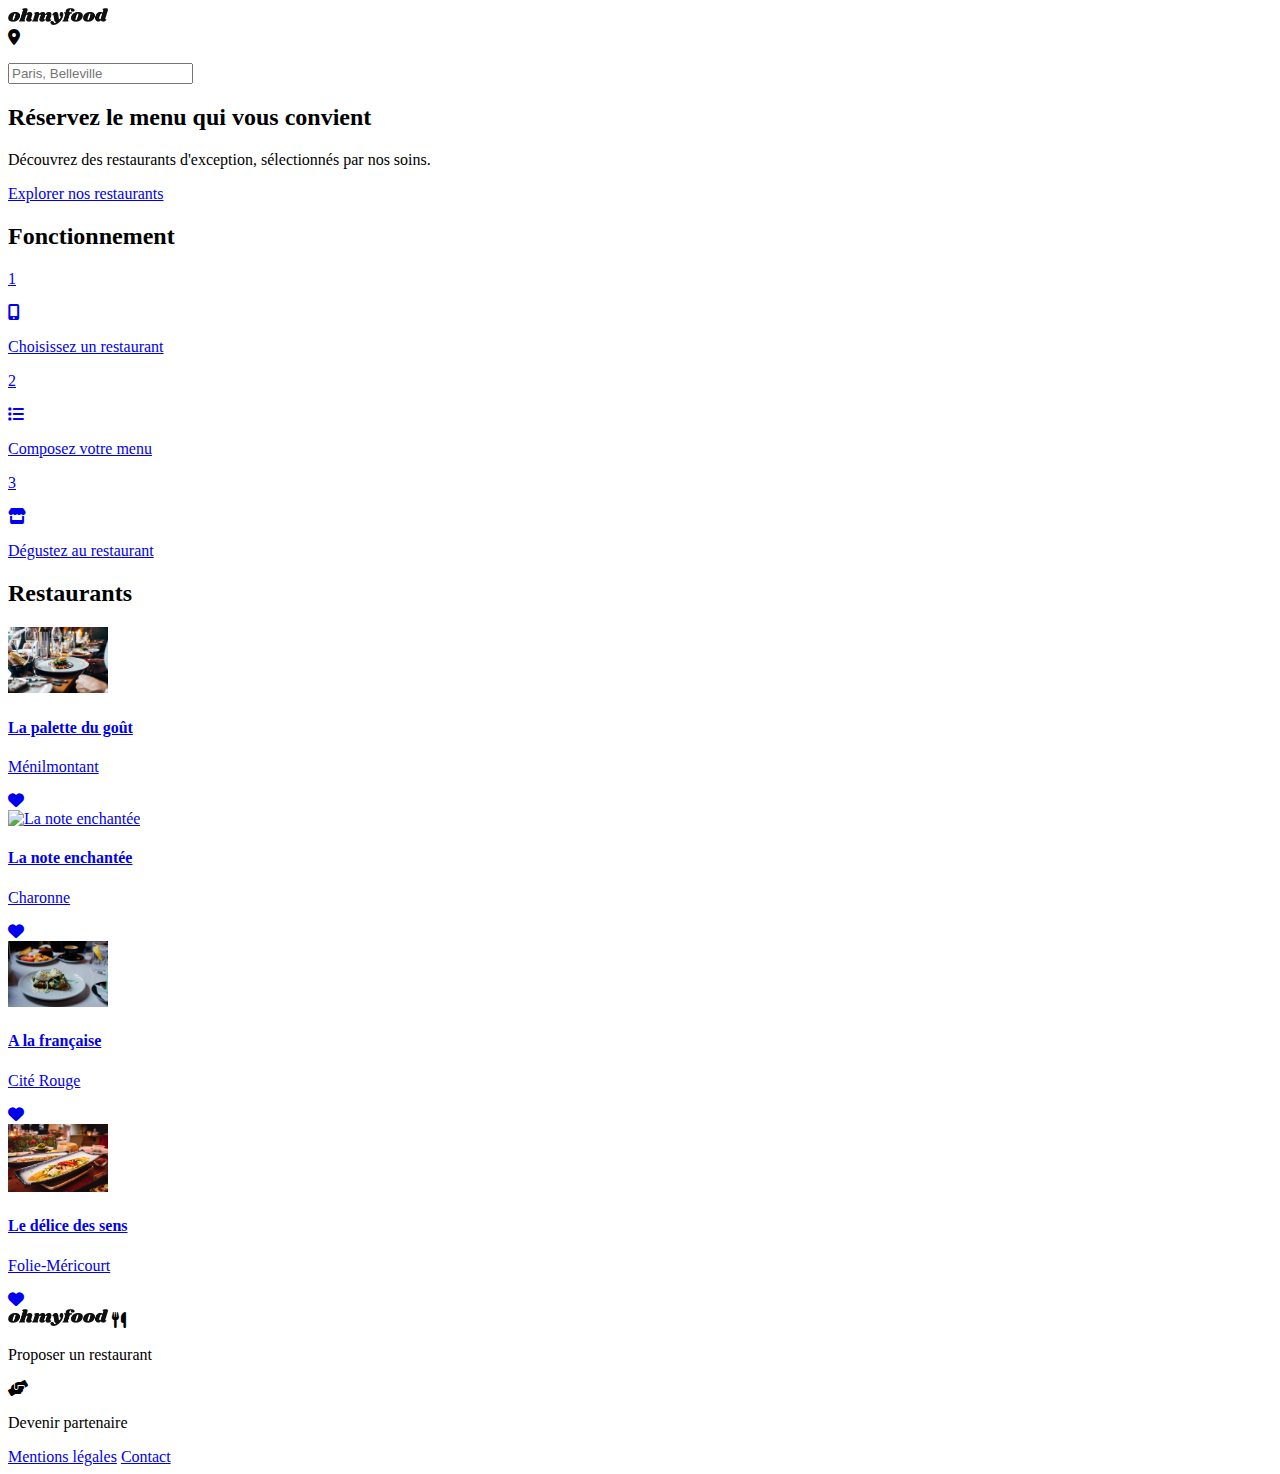
==== index.html @ 8ffb66d0 "Création du code HTML dans les fichiers respectifs" ====
<!DOCTYPE html>
<html lang="fr">
<head>
    <meta charset="UTF-8">
    <meta http-equiv="X-UA-Compatible" content="IE=edge">
    <meta name="viewport" content="width=device-width, initial-scale=1.0">
    <link rel="stylesheet" href="sass/style.css">
    <link rel="stylesheet" href="https://cdnjs.cloudflare.com/ajax/libs/font-awesome/6.0.0/css/all.min.css">
    <title>Accueil</title>
</head>
<body>
    <header>
        <img src="public/images/logo/ohmyfood.png" alt="logo" width="100" />
    </header>

    <section class="navigation">
        <i class="fa-solid fa-location-dot"></i>
        <form method="post" action="traitement.php" class="navigation__location-name">
            <p><input type="text" name="city" placeholder="Paris, Belleville"/></p>
        </form><!--Fermeture navigation__location-name-->
    </section><!--Fermeture navigation-->

    <section class="presentation">
        <h2 class="title">Réservez le menu qui vous convient</h2>
        <p class="presentation__explanation">
            Découvrez des restaurants d'exception, sélectionnés par nos soins.
        </p>
        <a href="#" class="presentation__btn-exploration">Explorer nos restaurants</a>
    </section>

    <section class="functioning">
        <h2 class="title">Fonctionnement</h2>
        <a href="#" class="functioning__btn-choice">
            <p class="number">1</p>
            <i class="fa-solid fa-mobile-screen-button"></i>
            <p>Choisissez un restaurant</p>
        </a><!--Fermeture functioning__btn-choice-->

        <a href="#" class="functioning__btn-choice">
            <p class="number">2</p>
            <i class="fa-solid fa-list"></i>
            <p>Composez votre menu</p>
        </a><!--Fermeture functioning__btn-choice-->

        <a href="#" class="functioning__btn-choice">
            <p class="number">3</p>
            <i class="fa-solid fa-store"></i>
            <p>Dégustez au restaurant</p>
        </a><!--Fermeture functioning__btn-choice-->
    </section><!--Fermeture functioning-->

    <section class="restaurants">
        <h2 class="title">Restaurants</h2>
        <div id="cards">
            <a href="palette_du_gout.html" class="proposition">
                <img src="public/images/restaurants/palette_du_gout.jpg" alt="La palettes du goût" class="proposition__image" width="100" />
                <div class="proposition__detail">
                    <div class="localization">
                        <h4>La palette du goût</h4>
                        <p>Ménilmontant</p>
                    </div><!--Fermeture localization-->
                    <i class="fa-solid fa-heart"></i>
                </div><!--Fermeture proposition__detail-->
            </a><!--Fermeture proposition-->

            <a href="note_enchantee.html" class="proposition">
                <img src="public/images/restaurants/note_enchantée.jpg" alt="La note enchantée" class="proposition__image" width="100" />
                <div class="proposition__detail">
                    <div class="localization">
                        <h4>La note enchantée</h4>
                        <p>Charonne</p>
                    </div><!--Fermeture localization-->
                    <i class="fa-solid fa-heart"></i>
                </div><!--Fermeture proposition__detail-->
            </a><!--Fermeture proposition-->

            <a href="a_la_francaise.html" class="proposition">
                <img src="public/images/restaurants/a_la_francaise.jpg" alt="A la francaise" class="proposition__image" width="100" />
                <div class="proposition__detail">
                    <div class="localization">
                        <h4>A la française</h4>
                        <p>Cité Rouge</p>
                    </div><!--Fermeture localization-->
                    <i class="fa-solid fa-heart"></i>
                </div><!--Fermeture proposition__detail-->
            </a><!--Fermeture proposition-->

            <a href="delice_des_sens.html" class="proposition">
                <img src="public/images/restaurants/delice_des_sens.jpg" alt="Délice des sens" class="proposition__image" width="100" />
                <div class="proposition__detail">
                    <div class="localization">
                        <h4>Le délice des sens</h4>
                        <p>Folie-Méricourt</p>
                    </div><!--Fermeture localization-->
                    <i class="fa-solid fa-heart"></i>
                </div><!--Fermeture proposition__detail-->
            </a><!--Fermeture proposition-->
        </div><!--Fermeture cards-->
    </section><!--Fermeture restaurants-->

    <footer>
        <img src="public/images/logo/ohmyfood.png" alt="logo" width="100" />
        <a class="information">
            <i class="fa-solid fa-utensils"></i>
            <p>Proposer un restaurant</p>
        </a><!--Fermeture information-->

        <a class="information">
            <i class="fa-solid fa-handshake-angle"></i>
            <p>Devenir partenaire</p>
        </a><!--Fermeture information-->

        <a href="#">Mentions légales</a>
        <a href="mailto:ohmyfood@test.com">Contact</a>
    </footer>
</body>
</html>
---- sass/style.css ----
/*# sourceMappingURL=style.css.map */
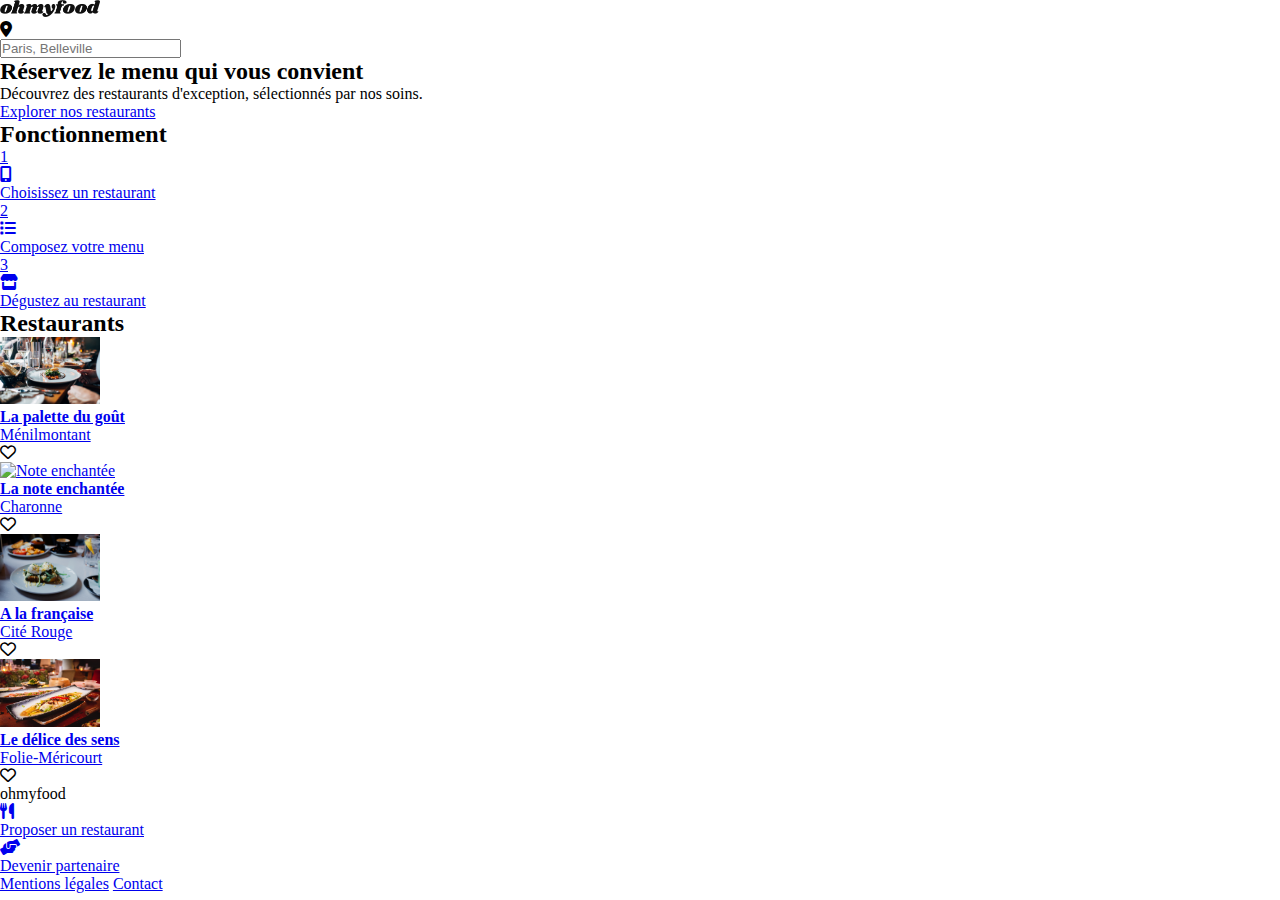
==== commit 361495e5: "Création code CSS page d'accueil et modifications du code index.html" ====
--- a/index.html
+++ b/index.html
@@ -6,19 +6,25 @@
     <meta name="viewport" content="width=device-width, initial-scale=1.0">
     <link rel="stylesheet" href="sass/style.css">
     <link rel="stylesheet" href="https://cdnjs.cloudflare.com/ajax/libs/font-awesome/6.0.0/css/all.min.css">
+    <link rel="preconnect" href="https://fonts.googleapis.com"> 
+    <link rel="preconnect" href="https://fonts.gstatic.com" crossorigin> 
+    <link href="https://fonts.googleapis.com/css2?family=Roboto:wght@100;300;400;500;700&display=swap" rel="stylesheet">
+    <link rel="preconnect" href="https://fonts.googleapis.com"> 
+    <link rel="preconnect" href="https://fonts.gstatic.com" crossorigin> 
+    <link href="https://fonts.googleapis.com/css2?family=Shrikhand&display=swap" rel="stylesheet">
     <title>Accueil</title>
 </head>
 <body>
     <header>
-        <img src="public/images/logo/ohmyfood.png" alt="logo" width="100" />
+        <img src="public/images/logo/ohmyfood.png" alt="logo" class="heading-logo" width="100" />
+
+        <nav class="navigation">
+            <i class="fa-solid fa-location-dot"></i>
+            <form method="post" action="traitement.php">
+                <p><input type="text" class="navigation__location-name" name="city" placeholder="Paris, Belleville"/></p>
+            </form><!--Fermeture navigation__location-name-->
+        </nav><!--Fermeture navigation-->
     </header>
-
-    <section class="navigation">
-        <i class="fa-solid fa-location-dot"></i>
-        <form method="post" action="traitement.php" class="navigation__location-name">
-            <p><input type="text" name="city" placeholder="Paris, Belleville"/></p>
-        </form><!--Fermeture navigation__location-name-->
-    </section><!--Fermeture navigation-->
 
     <section class="presentation">
         <h2 class="title">Réservez le menu qui vous convient</h2>
@@ -52,60 +58,60 @@
     <section class="restaurants">
         <h2 class="title">Restaurants</h2>
         <div id="cards">
-            <a href="palette_du_gout.html" class="proposition">
-                <img src="public/images/restaurants/palette_du_gout.jpg" alt="La palettes du goût" class="proposition__image" width="100" />
-                <div class="proposition__detail">
-                    <div class="localization">
+            <div class="proposition">
+                <a href="palette_du_gout.html">
+                    <img src="public/images/restaurants/palette_du_gout.jpg" alt="La palette du gout" class="proposition__image" width="100" />
+                    <div class="proposition__detail">
                         <h4>La palette du goût</h4>
                         <p>Ménilmontant</p>
-                    </div><!--Fermeture localization-->
-                    <i class="fa-solid fa-heart"></i>
-                </div><!--Fermeture proposition__detail-->
-            </a><!--Fermeture proposition-->
+                    </div><!--Fermeture proposition_detail-->
+                </a>
+                <i class="fa-regular fa-heart"></i> 
+            </div><!--Fermeture proposition-->
 
-            <a href="note_enchantee.html" class="proposition">
-                <img src="public/images/restaurants/note_enchantée.jpg" alt="La note enchantée" class="proposition__image" width="100" />
-                <div class="proposition__detail">
-                    <div class="localization">
+            <div class="proposition">
+                <a href="note_enchantee.html">
+                    <img src="public/images/restaurants/note_enchantée.jpg" alt="Note enchantée" class="proposition__image" width="100" />
+                    <div class="proposition__detail">
                         <h4>La note enchantée</h4>
                         <p>Charonne</p>
-                    </div><!--Fermeture localization-->
-                    <i class="fa-solid fa-heart"></i>
-                </div><!--Fermeture proposition__detail-->
-            </a><!--Fermeture proposition-->
+                    </div><!--Fermeture proposition_detail-->
+                </a>
+                <i class="fa-regular fa-heart"></i> 
+            </div><!--Fermture proposition-->
 
-            <a href="a_la_francaise.html" class="proposition">
-                <img src="public/images/restaurants/a_la_francaise.jpg" alt="A la francaise" class="proposition__image" width="100" />
-                <div class="proposition__detail">
-                    <div class="localization">
+            <div class="proposition">
+                <a href="a_la_francaise.html">
+                    <img src="public/images/restaurants/a_la_francaise.jpg" alt="A la française" class="proposition__image" width="100" />
+                    <div class="proposition__detail">
                         <h4>A la française</h4>
                         <p>Cité Rouge</p>
-                    </div><!--Fermeture localization-->
-                    <i class="fa-solid fa-heart"></i>
-                </div><!--Fermeture proposition__detail-->
-            </a><!--Fermeture proposition-->
+                    </div><!--Fermeture proposition_detail-->
+                </a>
+                <i class="fa-regular fa-heart"></i> 
+            </div><!--Fermeture proposition-->
 
-            <a href="delice_des_sens.html" class="proposition">
-                <img src="public/images/restaurants/delice_des_sens.jpg" alt="Délice des sens" class="proposition__image" width="100" />
-                <div class="proposition__detail">
-                    <div class="localization">
+            <div class="proposition">
+                <a href="delice_des_sens.html">
+                    <img src="public/images/restaurants/delice_des_sens.jpg" alt="Délice des sens" class="proposition__image" width="100" />
+                    <div class="proposition__detail">
                         <h4>Le délice des sens</h4>
                         <p>Folie-Méricourt</p>
-                    </div><!--Fermeture localization-->
-                    <i class="fa-solid fa-heart"></i>
-                </div><!--Fermeture proposition__detail-->
-            </a><!--Fermeture proposition-->
+                    </div><!--Fermeture proposition_detail-->
+                </a>
+                <i class="fa-regular fa-heart"></i> 
+            </div><!--Fermeture proposition-->
         </div><!--Fermeture cards-->
     </section><!--Fermeture restaurants-->
 
     <footer>
-        <img src="public/images/logo/ohmyfood.png" alt="logo" width="100" />
-        <a class="information">
+        <p class="footer-title">ohmyfood</p>
+        <a href="#" class="information">
             <i class="fa-solid fa-utensils"></i>
             <p>Proposer un restaurant</p>
         </a><!--Fermeture information-->
 
-        <a class="information">
+        <a href="#" class="information">
             <i class="fa-solid fa-handshake-angle"></i>
             <p>Devenir partenaire</p>
         </a><!--Fermeture information-->
--- a/sass/style.css
+++ b/sass/style.css
@@ -1,3 +1,178 @@
+* {
+  margin: 0;
+  padding: 0;
+  box-sizing: border-box;
+}
 
+@media all and (max-width: 768px) {
+  header {
+    display: flex;
+    flex-direction: column;
+    align-items: center;
+  }
+  header .heading-logo {
+    width: 50%;
+    padding: 4%;
+  }
+  header .navigation {
+    display: flex;
+    width: 100%;
+    height: 50px;
+    background-color: #DDDDDD;
+    justify-content: center;
+    align-items: center;
+  }
+  header .navigation .navigation__location-name {
+    background-color: #DDDDDD;
+    border: none;
+    margin-left: 20px;
+  }
+  header .navigation ::placeholder {
+    color: black;
+    font-size: 15px;
+  }
+
+  .presentation {
+    display: flex;
+    flex-direction: column;
+    align-items: center;
+    justify-content: space-around;
+    background-color: #F4F2F2;
+    height: 290px;
+    padding: 10%;
+  }
+  .presentation .title {
+    font-family: "Roboto", sans-serif;
+    font-size: 23px;
+    text-align: center;
+  }
+  .presentation .presentation__explanation {
+    text-align: center;
+    font-family: "Roboto", sans-serif;
+    font-size: 17px;
+    font-weight: 100;
+  }
+  .presentation .presentation__btn-exploration {
+    border: 1px solid black;
+    padding: 5%;
+    border-radius: 30px;
+    background-color: #9356DC;
+    color: white;
+    text-decoration: none;
+    font-family: "Roboto", sans-serif;
+    font-size: 15px;
+  }
+
+  .functioning {
+    display: flex;
+    flex-direction: column;
+    justify-content: space-between;
+    height: 440px;
+    padding-top: 10%;
+    padding-bottom: 10%;
+  }
+  .functioning .title {
+    font-family: "Roboto", sans-serif;
+    font-weight: 500;
+    margin-left: 5%;
+  }
+  .functioning .functioning__btn-choice {
+    display: flex;
+    border: 1px solid #DDDDDD;
+    border-radius: 20px;
+    background-color: #F4F2F2;
+    justify-content: center;
+    align-items: center;
+    height: 70px;
+    margin-left: 10%;
+    margin-right: 10%;
+    color: black;
+    text-decoration: none;
+    font-family: "Roboto", sans-serif;
+    font-size: 15px;
+  }
+  .functioning .functioning__btn-choice .number {
+    border: 1px solid #9356DC;
+    background-color: #9356DC;
+    color: white;
+    border-radius: 50%;
+    width: 32px;
+    height: 32px;
+  }
+
+  .restaurants {
+    background-color: #F4F2F2;
+    height: auto;
+    padding-top: 13%;
+    padding-bottom: 10%;
+  }
+  .restaurants .title {
+    font-family: "Roboto", sans-serif;
+    font-weight: 500;
+    margin-left: 5%;
+  }
+  .restaurants #cards {
+    display: flex;
+    flex-direction: column;
+    align-items: center;
+    width: 100%;
+  }
+  .restaurants #cards .proposition {
+    width: 90%;
+    height: 250px;
+    border: 1px solid #DDDDDD;
+    border-radius: 20px;
+    background-color: white;
+    box-shadow: #D7D7D7 0 0 15px;
+    margin-top: 5%;
+  }
+  .restaurants #cards .proposition .proposition__image {
+    position: relative;
+    width: 100%;
+    height: 180px;
+    border-radius: 15px 15px 0 0;
+    object-fit: cover;
+  }
+  .restaurants #cards .proposition .proposition__detail {
+    display: flex;
+    flex-direction: column;
+    justify-content: space-between;
+    margin-left: 2%;
+    margin-right: 5%;
+  }
+  .restaurants #cards .proposition a {
+    text-decoration: none;
+    color: black;
+    font-family: "Roboto", sans-serif;
+  }
+  .restaurants #cards .proposition i {
+    position: absolute;
+    left: 85%;
+  }
+
+  footer {
+    display: flex;
+    flex-direction: column;
+    justify-content: space-between;
+    background-color: #292929;
+    color: white;
+    padding: 5%;
+    height: 200px;
+  }
+  footer .footer-title {
+    font-family: "Shrikhand", cursive;
+    font-size: 17px;
+    margin-bottom: 5%;
+  }
+  footer .information {
+    display: flex;
+  }
+  footer a {
+    color: white;
+    text-decoration: none;
+    font-family: "Roboto", sans-serif;
+    font-weight: 300;
+  }
+}
 
 /*# sourceMappingURL=style.css.map */
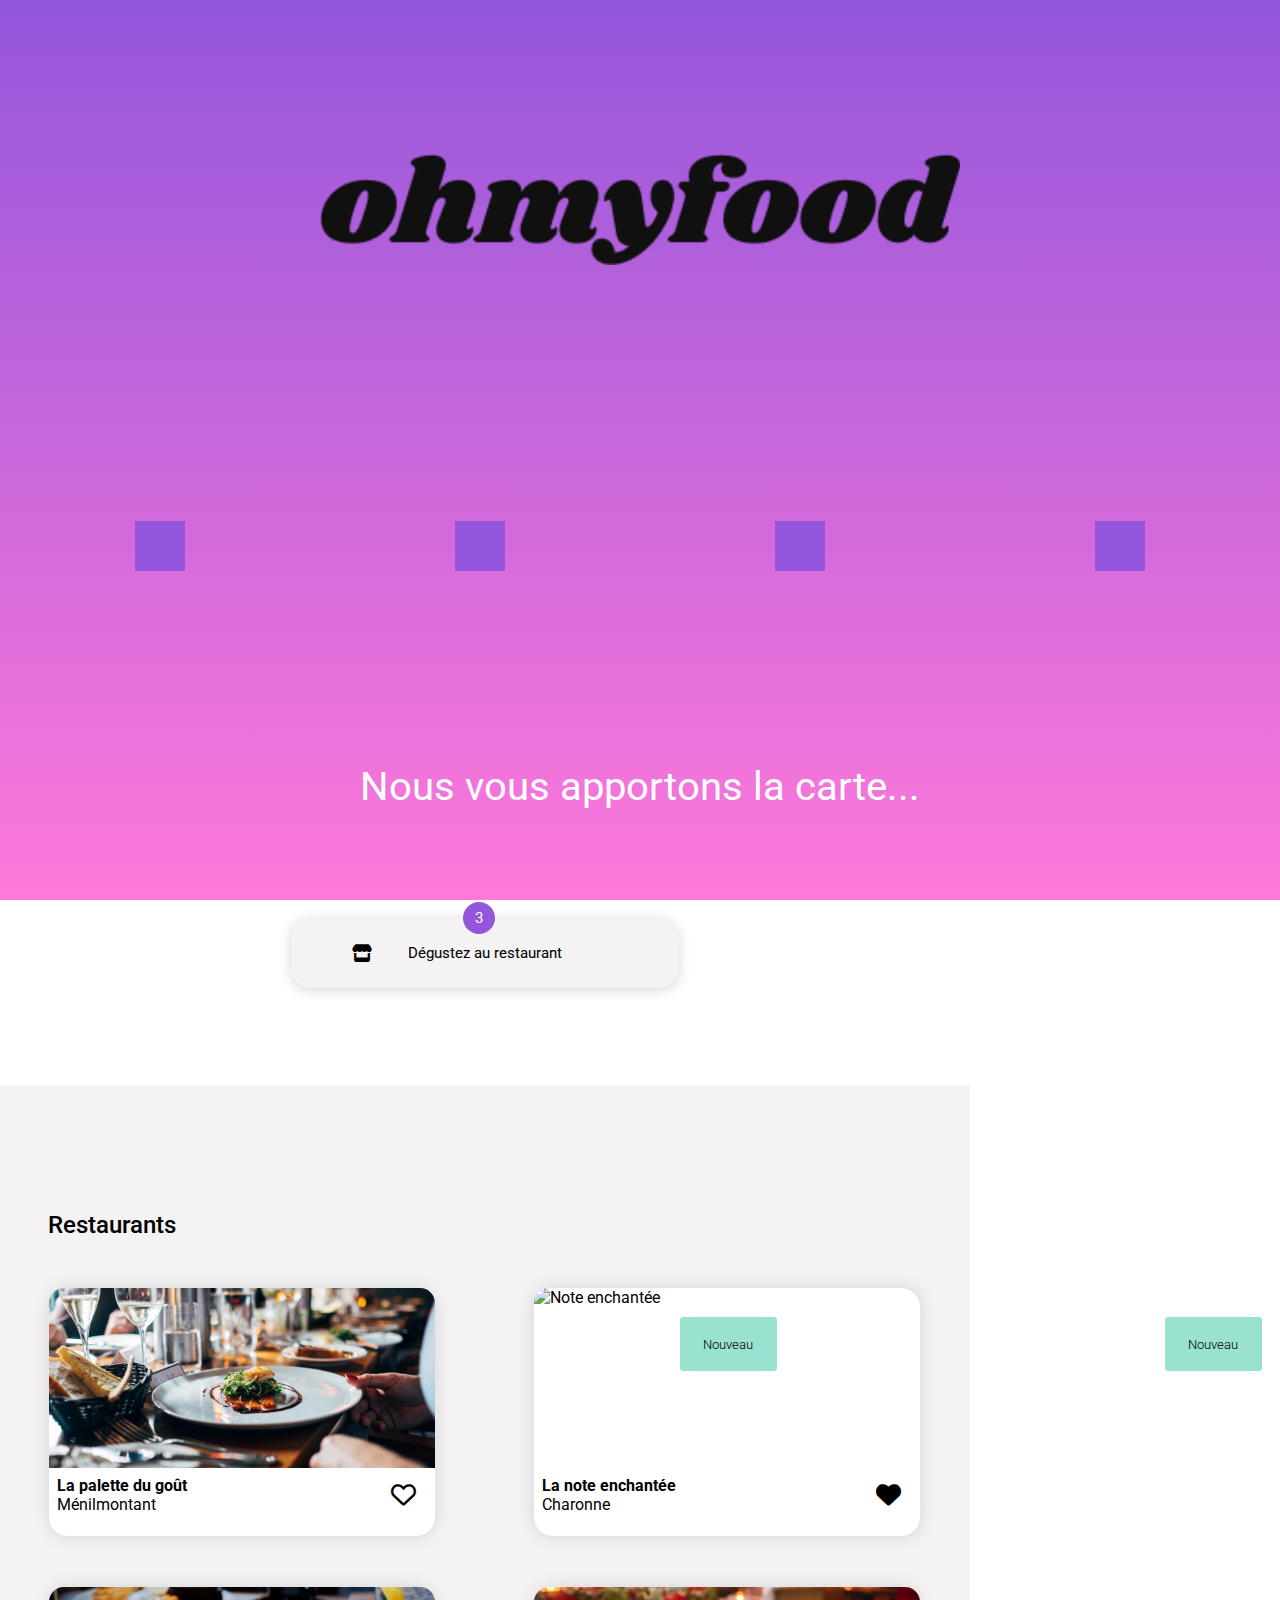
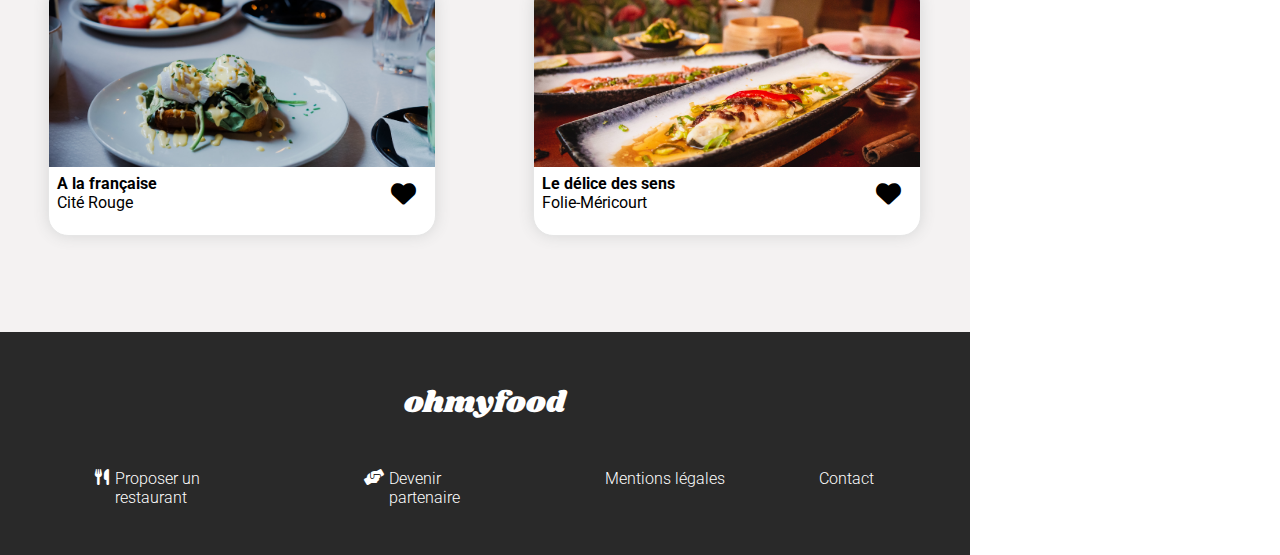
==== commit 68578a9d: "Modification HTML Accueil et mise en place du CSS" ====
--- a/index.html
+++ b/index.html
@@ -15,109 +15,130 @@
     <title>Accueil</title>
 </head>
 <body>
-    <header>
-        <img src="public/images/logo/ohmyfood.png" alt="logo" class="heading-logo" width="100" />
+    <div id="loading">
+        <img src="public/images/logo/ohmyfood.png" alt="logo" class="loading-logo" width="100">
+        <div id="loading-waiting">
+            <div class="loading-waiting__carre"></div>
+            <div class="loading-waiting__carre"></div>
+            <div class="loading-waiting__carre"></div>
+            <div class="loading-waiting__carre"></div>
+        </div>
+        <p class="loading-text">Nous vous apportons la carte...</p>
+    </div><!--Fermeture loading-->
+    <div id="application">
+        <header>
+            <img src="public/images/logo/ohmyfood.png" alt="logo" class="heading-logo" width="100" />
+            <nav class="navigation">
+                <i class="fa-solid fa-location-dot"></i>
+                <form method="post" action="traitement.php">
+                    <p><input type="text" class="navigation__location-name" name="city" placeholder="Paris, Belleville"/></p>
+                </form><!--Fermeture navigation__location-name-->
+            </nav><!--Fermeture navigation-->
+        </header>
 
-        <nav class="navigation">
-            <i class="fa-solid fa-location-dot"></i>
-            <form method="post" action="traitement.php">
-                <p><input type="text" class="navigation__location-name" name="city" placeholder="Paris, Belleville"/></p>
-            </form><!--Fermeture navigation__location-name-->
-        </nav><!--Fermeture navigation-->
-    </header>
+        <section class="presentation">
+            <h2 class="title">Réservez le menu qui vous convient</h2>
+            <p class="presentation__explanation">
+                Découvrez des restaurants d'exception, sélectionnés par nos soins.
+            </p>
+            <a href="#" class="presentation__btn-exploration">Explorer nos restaurants</a>
+        </section>
 
-    <section class="presentation">
-        <h2 class="title">Réservez le menu qui vous convient</h2>
-        <p class="presentation__explanation">
-            Découvrez des restaurants d'exception, sélectionnés par nos soins.
-        </p>
-        <a href="#" class="presentation__btn-exploration">Explorer nos restaurants</a>
-    </section>
+        <section class="functioning">
+            <h2 class="title">Fonctionnement</h2>
+            <a href="#" class="functioning__btn-choice">
+                <p class="number">1</p>
+                <i class="fa-solid fa-mobile-screen-button"></i>
+                <p class="indication">Choisissez un restaurant</p>
+            </a><!--Fermeture functioning__btn-choice-->
 
-    <section class="functioning">
-        <h2 class="title">Fonctionnement</h2>
-        <a href="#" class="functioning__btn-choice">
-            <p class="number">1</p>
-            <i class="fa-solid fa-mobile-screen-button"></i>
-            <p>Choisissez un restaurant</p>
-        </a><!--Fermeture functioning__btn-choice-->
+            <a href="#" class="functioning__btn-choice">
+                <p class="number">2</p>
+                <i class="fa-solid fa-list"></i>
+                <p class="indication">Composez votre menu</p>
+            </a><!--Fermeture functioning__btn-choice-->
 
-        <a href="#" class="functioning__btn-choice">
-            <p class="number">2</p>
-            <i class="fa-solid fa-list"></i>
-            <p>Composez votre menu</p>
-        </a><!--Fermeture functioning__btn-choice-->
+            <a href="#" class="functioning__btn-choice">
+                <p class="number">3</p>
+                <i class="fa-solid fa-store"></i>
+                <p class="indication">Dégustez au restaurant</p>
+            </a><!--Fermeture functioning__btn-choice-->
+        </section><!--Fermeture functioning-->
 
-        <a href="#" class="functioning__btn-choice">
-            <p class="number">3</p>
-            <i class="fa-solid fa-store"></i>
-            <p>Dégustez au restaurant</p>
-        </a><!--Fermeture functioning__btn-choice-->
-    </section><!--Fermeture functioning-->
+        <section class="restaurants">
+            <h2 class="title">Restaurants</h2>
+            <div id="cards">
+                <div class="proposition">
+                    <a href="palette_du_gout.html">
+                        <p class="new">Nouveau</p>
+                        <img src="public/images/restaurants/palette_du_gout.jpg" alt="Palette du gout" class="proposition__image" width="100" />
+                        <div class="proposition__detail">
+                            <div class="proposition__detail-text">
+                                <h4>La palette du goût</h4>
+                                <p>Ménilmontant</p>
+                            </div>
+                            <i class="fa-regular fa-heart"></i>
+                        </div><!--Fermeture proposition_detail-->
+                    </a>
+                </div><!--Fermeture proposition-->
 
-    <section class="restaurants">
-        <h2 class="title">Restaurants</h2>
-        <div id="cards">
-            <div class="proposition">
-                <a href="palette_du_gout.html">
-                    <img src="public/images/restaurants/palette_du_gout.jpg" alt="La palette du gout" class="proposition__image" width="100" />
-                    <div class="proposition__detail">
-                        <h4>La palette du goût</h4>
-                        <p>Ménilmontant</p>
-                    </div><!--Fermeture proposition_detail-->
-                </a>
-                <i class="fa-regular fa-heart"></i> 
-            </div><!--Fermeture proposition-->
+                <div class="proposition">
+                    <a href="note_enchantee.html">
+                        <p class="new">Nouveau</p>
+                        <img src="public/images/restaurants/note_enchantée.jpg" alt="Note enchantée" class="proposition__image" width="100" />
+                        <div class="proposition__detail">
+                            <div class="proposition__detail-text">
+                                <h4>La note enchantée</h4>
+                                <p>Charonne</p>
+                            </div>
+                            <i class="fa-solid fa-heart"></i>
+                        </div><!--Fermeture proposition_detail-->
+                    </a> 
+                </div><!--Fermture proposition-->
 
-            <div class="proposition">
-                <a href="note_enchantee.html">
-                    <img src="public/images/restaurants/note_enchantée.jpg" alt="Note enchantée" class="proposition__image" width="100" />
-                    <div class="proposition__detail">
-                        <h4>La note enchantée</h4>
-                        <p>Charonne</p>
-                    </div><!--Fermeture proposition_detail-->
-                </a>
-                <i class="fa-regular fa-heart"></i> 
-            </div><!--Fermture proposition-->
+                <div class="proposition">
+                    <a href="a_la_francaise.html">
+                        <img src="public/images/restaurants/a_la_francaise.jpg" alt="A la française" class="proposition__image" width="100" />
+                        <div class="proposition__detail">
+                            <div class="proposition__detail-text">
+                                <h4>A la française</h4>
+                                <p>Cité Rouge</p>
+                            </div>
+                            <i class="fa-solid fa-heart"></i>
+                        </div><!--Fermeture proposition_detail-->
+                    </a> 
+                </div><!--Fermeture proposition-->
 
-            <div class="proposition">
-                <a href="a_la_francaise.html">
-                    <img src="public/images/restaurants/a_la_francaise.jpg" alt="A la française" class="proposition__image" width="100" />
-                    <div class="proposition__detail">
-                        <h4>A la française</h4>
-                        <p>Cité Rouge</p>
-                    </div><!--Fermeture proposition_detail-->
-                </a>
-                <i class="fa-regular fa-heart"></i> 
-            </div><!--Fermeture proposition-->
+                <div class="proposition">
+                    <a href="delice_des_sens.html">
+                        <img src="public/images/restaurants/delice_des_sens.jpg" alt="Délice des sens" class="proposition__image" width="100" />
+                        <div class="proposition__detail">
+                            <div class="proposition__detail-text">
+                                <h4>Le délice des sens</h4>
+                                <p>Folie-Méricourt</p>
+                            </div>
+                            <i class="fa-solid fa-heart"></i>
+                        </div><!--Fermeture proposition_detail-->
+                    </a>
+                </div><!--Fermeture proposition-->
+            </div><!--Fermeture cards-->
+        </section><!--Fermeture restaurants-->
 
-            <div class="proposition">
-                <a href="delice_des_sens.html">
-                    <img src="public/images/restaurants/delice_des_sens.jpg" alt="Délice des sens" class="proposition__image" width="100" />
-                    <div class="proposition__detail">
-                        <h4>Le délice des sens</h4>
-                        <p>Folie-Méricourt</p>
-                    </div><!--Fermeture proposition_detail-->
-                </a>
-                <i class="fa-regular fa-heart"></i> 
-            </div><!--Fermeture proposition-->
-        </div><!--Fermeture cards-->
-    </section><!--Fermeture restaurants-->
+        <footer>
+            <p class="footer-title">ohmyfood</p>
+            <a href="#" class="information">
+                <i class="fa-solid fa-utensils"></i>
+                <p>Proposer un restaurant</p>
+            </a><!--Fermeture information-->
 
-    <footer>
-        <p class="footer-title">ohmyfood</p>
-        <a href="#" class="information">
-            <i class="fa-solid fa-utensils"></i>
-            <p>Proposer un restaurant</p>
-        </a><!--Fermeture information-->
+            <a href="#" class="information">
+                <i class="fa-solid fa-handshake-angle"></i>
+                <p>Devenir partenaire</p>
+            </a><!--Fermeture information-->
 
-        <a href="#" class="information">
-            <i class="fa-solid fa-handshake-angle"></i>
-            <p>Devenir partenaire</p>
-        </a><!--Fermeture information-->
-
-        <a href="#">Mentions légales</a>
-        <a href="mailto:ohmyfood@test.com">Contact</a>
-    </footer>
+            <a href="#">Mentions légales</a>
+            <a href="mailto:ohmyfood@test.com">Contact</a>
+        </footer>
+    </div><!--Fermeture application-->
 </body>
 </html>--- a/sass/style.css
+++ b/sass/style.css
@@ -4,174 +4,447 @@
   box-sizing: border-box;
 }
 
-@media all and (max-width: 768px) {
-  header {
+#loading {
+  display: flex;
+  flex-direction: column;
+  justify-content: center;
+  align-items: center;
+  background: linear-gradient(#9356DC, #FF79DA);
+  background-repeat: no-repeat;
+  position: fixed;
+  top: 0;
+  bottom: 0;
+  right: 0;
+  left: 0;
+  overflow: auto;
+  z-index: 3;
+  animation-name: disappearance;
+  animation-delay: 3s;
+  animation-duration: 2s;
+  animation-fill-mode: forwards;
+}
+@keyframes disappearance {
+  0% {
+    opacity: 1;
+    z-index: 3;
+  }
+  25% {
+    opacity: 0.75;
+    z-index: 3;
+  }
+  50% {
+    opacity: 0.5;
+    z-index: 3;
+  }
+  75% {
+    opacity: 0.25;
+    z-index: 3;
+  }
+  100% {
+    opacity: 0;
+    z-index: 1;
+  }
+}
+#loading .loading-logo {
+  width: 50%;
+  margin-top: 5%;
+}
+#loading #loading-waiting {
+  width: 100%;
+  display: flex;
+  justify-content: space-around;
+  padding-top: 20%;
+}
+#loading #loading-waiting .loading-waiting__carre {
+  width: 50px;
+  height: 50px;
+  background-color: #9356DC;
+  animation: turn 1.5s alternate infinite;
+}
+@keyframes turn {
+  0% {
+    transform: rotate(0deg);
+  }
+  100% {
+    transform: rotate(359deg);
+  }
+}
+#loading .loading-text {
+  font-family: "Roboto", sans-serif;
+  width: 80%;
+  text-align: center;
+  font-size: 40px;
+  color: white;
+  margin-top: 15%;
+}
+
+#application {
+  z-index: 2;
+  position: absolute;
+}
+#application header {
+  display: flex;
+  flex-direction: column;
+  align-items: center;
+}
+#application header .heading-logo {
+  width: 50%;
+  padding: 4%;
+}
+#application header .fa-arrow-left {
+  position: absolute;
+  left: 5%;
+  padding-top: 6%;
+}
+#application header .navigation {
+  display: flex;
+  width: 100%;
+  height: 50px;
+  background-color: #e6e6e6;
+  position: relative;
+  justify-content: center;
+  align-items: center;
+  box-shadow: inset #D7D7D7 0 2px 13px;
+}
+#application header .navigation .navigation__location-name {
+  background-color: #e6e6e6;
+  border: none;
+  margin-left: 20px;
+}
+#application header .navigation ::placeholder {
+  color: black;
+  font-size: 15px;
+}
+#application .presentation {
+  display: flex;
+  flex-direction: column;
+  align-items: center;
+  justify-content: space-around;
+  background-color: #F4F2F2;
+  height: 290px;
+  padding: 10%;
+}
+#application .presentation .title {
+  font-family: "Roboto", sans-serif;
+  font-size: 27px;
+  text-align: center;
+}
+#application .presentation .presentation__explanation {
+  text-align: center;
+  font-family: "Roboto", sans-serif;
+  font-size: 17px;
+  font-weight: 100;
+}
+#application .presentation .presentation__btn-exploration {
+  padding: 5%;
+  border-radius: 30px;
+  color: white;
+  position: relative;
+  text-decoration: none;
+  font-family: "Roboto", sans-serif;
+  font-size: 15px;
+  z-index: 1;
+}
+#application .presentation .presentation__btn-exploration:hover::after {
+  opacity: 0.8;
+}
+#application .presentation .presentation__btn-exploration::after {
+  content: "";
+  position: absolute;
+  border-radius: 30px;
+  top: 0;
+  bottom: 0;
+  right: 0;
+  left: 0;
+  background: linear-gradient(to bottom right, #FF79DA, #9356DC);
+  z-index: -1;
+}
+#application .functioning {
+  display: flex;
+  flex-direction: column;
+  height: auto;
+  padding-top: 10%;
+  padding-bottom: 10%;
+}
+#application .functioning .title {
+  font-family: "Roboto", sans-serif;
+  font-weight: 500;
+  margin-left: 5%;
+  margin-bottom: 10%;
+}
+#application .functioning .functioning__btn-choice {
+  display: flex;
+  border-radius: 20px;
+  align-items: center;
+  height: 70px;
+  margin-left: 10%;
+  margin-right: 10%;
+  margin-bottom: 7%;
+  color: black;
+  text-decoration: none;
+  font-family: "Roboto", sans-serif;
+  font-size: 15px;
+  padding-left: 10%;
+  box-shadow: #D7D7D7 0 2px 13px;
+  background-color: #F4F2F2;
+}
+#application .functioning .functioning__btn-choice:hover {
+  background-color: #f2eafb;
+  color: #9356DC;
+}
+#application .functioning .functioning__btn-choice:hover .indication {
+  color: black;
+}
+#application .functioning .functioning__btn-choice .number {
+  color: white;
+  border-radius: 50%;
+  width: 32px;
+  height: 32px;
+  text-align: center;
+  padding-top: 7px;
+  position: relative;
+  left: -17%;
+  z-index: 1;
+}
+#application .functioning .functioning__btn-choice .number::after {
+  content: "";
+  position: absolute;
+  border-radius: 50%;
+  top: 0;
+  bottom: 0;
+  right: 0;
+  left: 0;
+  background: #9356DC;
+  z-index: -1;
+}
+#application .functioning .functioning__btn-choice i {
+  margin-right: 10%;
+  font-size: 18px;
+}
+#application .restaurants {
+  background-color: #F4F2F2;
+  height: auto;
+  padding-top: 13%;
+  padding-bottom: 10%;
+}
+#application .restaurants .title {
+  font-family: "Roboto", sans-serif;
+  font-weight: 500;
+  margin-left: 5%;
+}
+#application .restaurants #cards {
+  display: flex;
+  flex-direction: column;
+  align-items: center;
+  width: 100%;
+}
+#application .restaurants #cards .proposition {
+  width: 90%;
+  height: 250px;
+  border: 1px solid #e6e6e6;
+  border-radius: 20px;
+  background-color: white;
+  box-shadow: #D7D7D7 0 0 15px;
+  margin-top: 5%;
+}
+#application .restaurants #cards .proposition .proposition__image {
+  position: relative;
+  display: block;
+  width: 100%;
+  height: 180px;
+  border-radius: 15px 15px 0 0;
+  object-fit: cover;
+  z-index: 1;
+}
+#application .restaurants #cards .proposition .new {
+  width: 20%;
+  text-align: center;
+  background-color: #99E2D0;
+  border-radius: 3px;
+  font-family: "Roboto", sans-serif;
+  font-size: 13px;
+  font-weight: 300;
+  padding: 2%;
+  position: absolute;
+  margin-left: 65%;
+  margin-top: 3%;
+  z-index: 2;
+}
+#application .restaurants #cards .proposition .proposition__detail {
+  display: flex;
+  justify-content: space-between;
+  align-items: center;
+  margin-left: 2%;
+  margin-right: 5%;
+  margin-top: 2%;
+}
+#application .restaurants #cards .proposition .proposition__detail .fa-heart {
+  font-size: 25px;
+  background: white;
+}
+#application .restaurants #cards .proposition .proposition__detail .fa-heart:hover {
+  background: linear-gradient(to top, #FF79DA, #9356DC);
+  background-clip: text;
+}
+#application .restaurants #cards .proposition a {
+  text-decoration: none;
+  color: black;
+  font-family: "Roboto", sans-serif;
+}
+#application .banniere {
+  width: 100%;
+  height: 250px;
+  position: relative;
+  object-fit: cover;
+}
+#application #container {
+  background-color: #F4F2F2;
+  width: 100%;
+  height: auto;
+  border-radius: 30px;
+  padding-top: 5%;
+  position: absolute;
+  top: 30%;
+}
+#application #container #restaurant-title {
+  display: flex;
+  justify-content: space-between;
+  align-items: center;
+  margin-left: 4%;
+  margin-right: 6%;
+  font-family: "Shrikhand", cursive;
+  font-weight: 900;
+}
+#application #container .propositions {
+  display: flex;
+  flex-direction: column;
+  margin-left: 5%;
+  margin-top: 7%;
+}
+#application #container .propositions h3 {
+  font-family: "Roboto", sans-serif;
+}
+#application #container .propositions .soulignement {
+  width: 50px;
+  border-bottom: 3px solid #99E2D0;
+}
+#application #container .propositions .card {
+  display: flex;
+  justify-content: space-between;
+  align-items: flex-end;
+  width: 95%;
+  height: 70px;
+  border: 1px solid #e6e6e6;
+  border-radius: 20px;
+  background-color: white;
+  box-shadow: #D7D7D7 0 0 15px;
+  margin-top: 3%;
+  padding-left: 3%;
+  padding-right: 5%;
+  padding-bottom: 3%;
+}
+#application #container .propositions .card .card__title {
+  width: 60%;
+  font-family: "Roboto", sans-serif;
+  font-size: 15px;
+}
+#application footer {
+  display: flex;
+  flex-direction: column;
+  justify-content: space-between;
+  background-color: #292929;
+  color: white;
+  padding: 5%;
+  height: auto;
+}
+#application footer .footer-title {
+  font-family: "Shrikhand", cursive;
+  font-size: 17px;
+  margin-bottom: 5%;
+}
+#application footer .information {
+  display: flex;
+}
+#application footer .information p {
+  padding-left: 3%;
+}
+#application footer a {
+  color: white;
+  text-decoration: none;
+  font-family: "Roboto", sans-serif;
+  font-weight: 300;
+}
+@media all and (min-width: 768px) {
+  #application .presentation {
+    height: auto;
+    padding: 5%;
+  }
+  #application .presentation .title {
+    font-size: 40px;
+    margin-bottom: 3%;
+  }
+  #application .presentation .presentation__explanation {
+    font-size: 25px;
+    margin-bottom: 3%;
+  }
+  #application .functioning {
     display: flex;
-    flex-direction: column;
+    flex-direction: row;
+    flex-wrap: wrap;
+    justify-content: center;
+    padding-bottom: 0;
+  }
+  #application .functioning .title {
+    width: 100%;
+  }
+  #application .functioning .functioning__btn-choice {
+    width: 40%;
     align-items: center;
-  }
-  header .heading-logo {
-    width: 50%;
-    padding: 4%;
-  }
-  header .navigation {
+    margin-left: 5%;
+    margin-right: 5%;
+    font-size: 15px;
+    padding-left: 3%;
+    margin-bottom: 10%;
+  }
+  #application .functioning .functioning__btn-choice .number {
+    top: -50%;
+    left: 40%;
+  }
+  #application .restaurants #cards {
     display: flex;
-    width: 100%;
-    height: 50px;
-    background-color: #DDDDDD;
-    justify-content: center;
-    align-items: center;
-  }
-  header .navigation .navigation__location-name {
-    background-color: #DDDDDD;
-    border: none;
-    margin-left: 20px;
-  }
-  header .navigation ::placeholder {
-    color: black;
-    font-size: 15px;
-  }
-
-  .presentation {
-    display: flex;
-    flex-direction: column;
-    align-items: center;
+    flex-direction: row;
     justify-content: space-around;
-    background-color: #F4F2F2;
-    height: 290px;
-    padding: 10%;
-  }
-  .presentation .title {
-    font-family: "Roboto", sans-serif;
-    font-size: 23px;
-    text-align: center;
-  }
-  .presentation .presentation__explanation {
-    text-align: center;
-    font-family: "Roboto", sans-serif;
-    font-size: 17px;
-    font-weight: 100;
-  }
-  .presentation .presentation__btn-exploration {
-    border: 1px solid black;
-    padding: 5%;
-    border-radius: 30px;
-    background-color: #9356DC;
-    color: white;
-    text-decoration: none;
-    font-family: "Roboto", sans-serif;
-    font-size: 15px;
-  }
-
-  .functioning {
-    display: flex;
-    flex-direction: column;
-    justify-content: space-between;
-    height: 440px;
-    padding-top: 10%;
-    padding-bottom: 10%;
-  }
-  .functioning .title {
-    font-family: "Roboto", sans-serif;
-    font-weight: 500;
-    margin-left: 5%;
-  }
-  .functioning .functioning__btn-choice {
-    display: flex;
-    border: 1px solid #DDDDDD;
-    border-radius: 20px;
-    background-color: #F4F2F2;
-    justify-content: center;
-    align-items: center;
-    height: 70px;
-    margin-left: 10%;
-    margin-right: 10%;
-    color: black;
-    text-decoration: none;
-    font-family: "Roboto", sans-serif;
-    font-size: 15px;
-  }
-  .functioning .functioning__btn-choice .number {
-    border: 1px solid #9356DC;
-    background-color: #9356DC;
-    color: white;
-    border-radius: 50%;
-    width: 32px;
-    height: 32px;
-  }
-
-  .restaurants {
-    background-color: #F4F2F2;
-    height: auto;
-    padding-top: 13%;
-    padding-bottom: 10%;
-  }
-  .restaurants .title {
-    font-family: "Roboto", sans-serif;
-    font-weight: 500;
-    margin-left: 5%;
-  }
-  .restaurants #cards {
-    display: flex;
-    flex-direction: column;
-    align-items: center;
-    width: 100%;
-  }
-  .restaurants #cards .proposition {
-    width: 90%;
+    flex-wrap: wrap;
+  }
+  #application .restaurants #cards .proposition {
+    width: 40%;
     height: 250px;
-    border: 1px solid #DDDDDD;
+    border: 1px solid #e6e6e6;
     border-radius: 20px;
     background-color: white;
     box-shadow: #D7D7D7 0 0 15px;
     margin-top: 5%;
   }
-  .restaurants #cards .proposition .proposition__image {
+  #application .restaurants #cards .proposition .proposition__image {
     position: relative;
     width: 100%;
     height: 180px;
     border-radius: 15px 15px 0 0;
     object-fit: cover;
   }
-  .restaurants #cards .proposition .proposition__detail {
+  #application .restaurants #cards .proposition .new {
+    width: 10%;
+  }
+  #application footer {
     display: flex;
-    flex-direction: column;
-    justify-content: space-between;
-    margin-left: 2%;
-    margin-right: 5%;
-  }
-  .restaurants #cards .proposition a {
-    text-decoration: none;
-    color: black;
-    font-family: "Roboto", sans-serif;
-  }
-  .restaurants #cards .proposition i {
-    position: absolute;
-    left: 85%;
-  }
-
-  footer {
-    display: flex;
-    flex-direction: column;
-    justify-content: space-between;
-    background-color: #292929;
-    color: white;
-    padding: 5%;
-    height: 200px;
-  }
-  footer .footer-title {
-    font-family: "Shrikhand", cursive;
-    font-size: 17px;
-    margin-bottom: 5%;
-  }
-  footer .information {
-    display: flex;
-  }
-  footer a {
-    color: white;
-    text-decoration: none;
-    font-family: "Roboto", sans-serif;
-    font-weight: 300;
+    flex-direction: row;
+    justify-content: space-around;
+    flex-wrap: wrap;
+  }
+  #application footer .footer-title {
+    font-size: 30px;
+    width: 100%;
+    text-align: center;
   }
 }
 
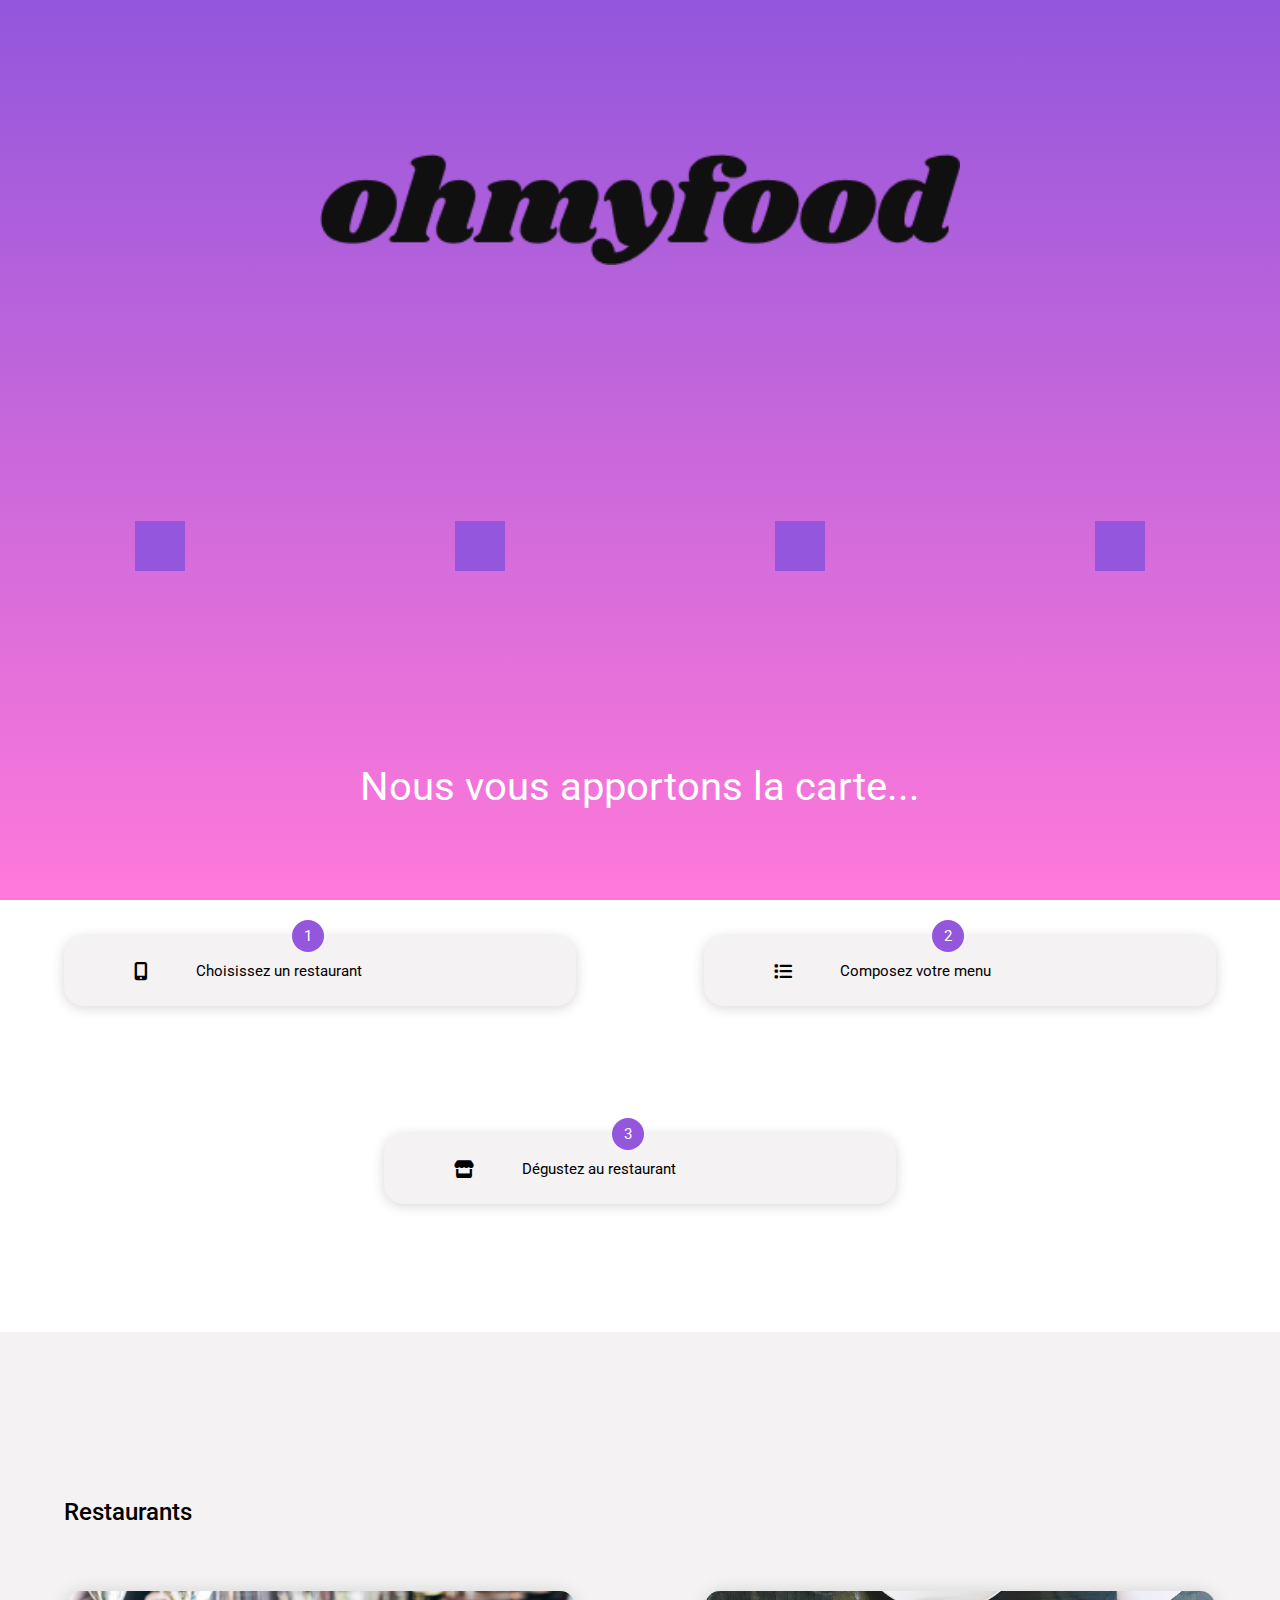
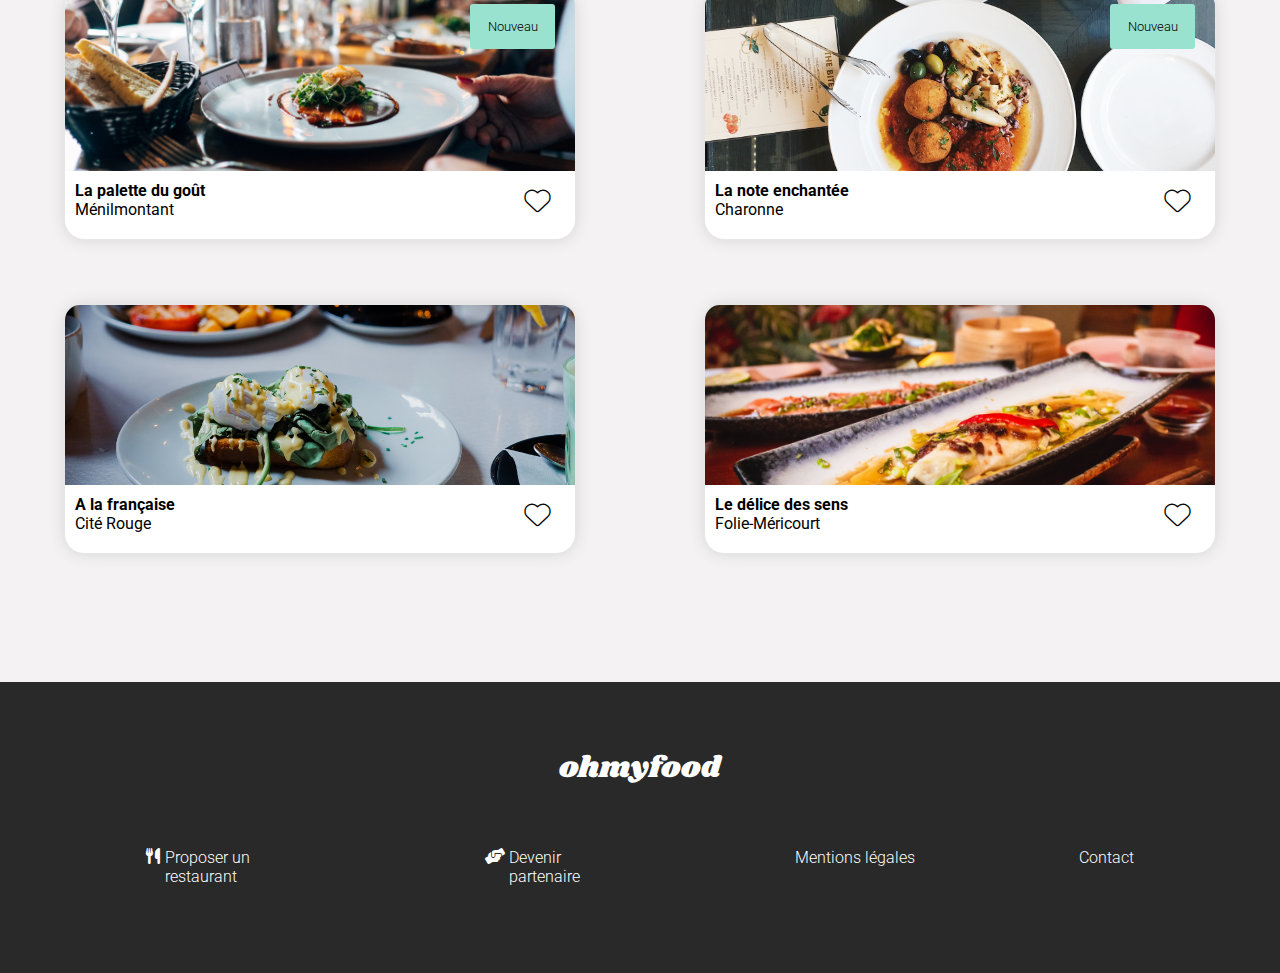
==== commit 56f51d7c: "photo note enchantée renommée: note_enchantée => note_enchantee" ====
--- a/index.html
+++ b/index.html
@@ -85,7 +85,7 @@
                 <div class="proposition">
                     <a href="note_enchantee.html">
                         <p class="new">Nouveau</p>
-                        <img src="public/images/restaurants/note_enchantée.jpg" alt="Note enchantée" class="proposition__image" width="100" />
+                        <img src="public/images/restaurants/note_enchantee.jpg" alt="Note enchantée" class="proposition__image" width="100" />
                         <div class="proposition__detail">
                             <div class="proposition__detail-text">
                                 <h4>La note enchantée</h4>
--- a/sass/style.css
+++ b/sass/style.css
@@ -2,6 +2,10 @@
   margin: 0;
   padding: 0;
   box-sizing: border-box;
+}
+
+#application {
+  z-index: 2;
 }
 
 #loading {
@@ -42,7 +46,7 @@
   }
   100% {
     opacity: 0;
-    z-index: 1;
+    z-index: -1;
   }
 }
 #loading .loading-logo {
@@ -78,25 +82,51 @@
   margin-top: 15%;
 }
 
-#application {
-  z-index: 2;
-  position: absolute;
-}
-#application header {
-  display: flex;
-  flex-direction: column;
-  align-items: center;
-}
-#application header .heading-logo {
+footer {
+  display: flex;
+  flex-direction: column;
+  justify-content: space-between;
+  background-color: #292929;
+  color: white;
+  padding: 5%;
+  height: auto;
+}
+footer .footer-title {
+  font-family: "Shrikhand", cursive;
+  font-size: 17px;
+  margin-bottom: 5%;
+}
+footer .information {
+  display: flex;
+}
+footer .information p {
+  padding-left: 3%;
+}
+footer a {
+  color: white;
+  text-decoration: none;
+  font-family: "Roboto", sans-serif;
+  font-weight: 300;
+  margin-bottom: 2%;
+}
+
+header {
+  display: flex;
+  flex-direction: column;
+  align-items: center;
+}
+header .heading-logo {
   width: 50%;
   padding: 4%;
 }
-#application header .fa-arrow-left {
+header .fa-arrow-left {
   position: absolute;
   left: 5%;
   padding-top: 6%;
-}
-#application header .navigation {
+  font-size: 20px;
+  color: black;
+}
+header .navigation {
   display: flex;
   width: 100%;
   height: 50px;
@@ -104,18 +134,20 @@
   position: relative;
   justify-content: center;
   align-items: center;
-  box-shadow: inset #D7D7D7 0 2px 13px;
-}
-#application header .navigation .navigation__location-name {
+  border-top: 1px solid #b0adad;
+  box-shadow: inset 0 3px #dedede;
+}
+header .navigation .navigation__location-name {
   background-color: #e6e6e6;
   border: none;
   margin-left: 20px;
 }
-#application header .navigation ::placeholder {
+header .navigation ::placeholder {
   color: black;
   font-size: 15px;
 }
-#application .presentation {
+
+.presentation {
   display: flex;
   flex-direction: column;
   align-items: center;
@@ -124,18 +156,18 @@
   height: 290px;
   padding: 10%;
 }
-#application .presentation .title {
+.presentation .title {
   font-family: "Roboto", sans-serif;
   font-size: 27px;
   text-align: center;
 }
-#application .presentation .presentation__explanation {
+.presentation .presentation__explanation {
   text-align: center;
   font-family: "Roboto", sans-serif;
   font-size: 17px;
   font-weight: 100;
 }
-#application .presentation .presentation__btn-exploration {
+.presentation .presentation__btn-exploration {
   padding: 5%;
   border-radius: 30px;
   color: white;
@@ -144,11 +176,15 @@
   font-family: "Roboto", sans-serif;
   font-size: 15px;
   z-index: 1;
-}
-#application .presentation .presentation__btn-exploration:hover::after {
+  box-shadow: darkgrey 0 2px 10px;
+}
+.presentation .presentation__btn-exploration:hover {
+  box-shadow: gray 0 2px 13px;
+}
+.presentation .presentation__btn-exploration:hover::after {
   opacity: 0.8;
 }
-#application .presentation .presentation__btn-exploration::after {
+.presentation .presentation__btn-exploration::after {
   content: "";
   position: absolute;
   border-radius: 30px;
@@ -159,20 +195,21 @@
   background: linear-gradient(to bottom right, #FF79DA, #9356DC);
   z-index: -1;
 }
-#application .functioning {
+
+.functioning {
   display: flex;
   flex-direction: column;
   height: auto;
   padding-top: 10%;
   padding-bottom: 10%;
 }
-#application .functioning .title {
+.functioning .title {
   font-family: "Roboto", sans-serif;
   font-weight: 500;
   margin-left: 5%;
   margin-bottom: 10%;
 }
-#application .functioning .functioning__btn-choice {
+.functioning .functioning__btn-choice {
   display: flex;
   border-radius: 20px;
   align-items: center;
@@ -188,14 +225,14 @@
   box-shadow: #D7D7D7 0 2px 13px;
   background-color: #F4F2F2;
 }
-#application .functioning .functioning__btn-choice:hover {
+.functioning .functioning__btn-choice:hover {
   background-color: #f2eafb;
   color: #9356DC;
 }
-#application .functioning .functioning__btn-choice:hover .indication {
+.functioning .functioning__btn-choice:hover .indication {
   color: black;
 }
-#application .functioning .functioning__btn-choice .number {
+.functioning .functioning__btn-choice .number {
   color: white;
   border-radius: 50%;
   width: 32px;
@@ -206,7 +243,7 @@
   left: -17%;
   z-index: 1;
 }
-#application .functioning .functioning__btn-choice .number::after {
+.functioning .functioning__btn-choice .number::after {
   content: "";
   position: absolute;
   border-radius: 50%;
@@ -217,28 +254,29 @@
   background: #9356DC;
   z-index: -1;
 }
-#application .functioning .functioning__btn-choice i {
+.functioning .functioning__btn-choice i {
   margin-right: 10%;
   font-size: 18px;
 }
-#application .restaurants {
+
+.restaurants {
   background-color: #F4F2F2;
   height: auto;
   padding-top: 13%;
   padding-bottom: 10%;
 }
-#application .restaurants .title {
+.restaurants .title {
   font-family: "Roboto", sans-serif;
   font-weight: 500;
   margin-left: 5%;
 }
-#application .restaurants #cards {
+.restaurants #cards {
   display: flex;
   flex-direction: column;
   align-items: center;
   width: 100%;
 }
-#application .restaurants #cards .proposition {
+.restaurants #cards .proposition {
   width: 90%;
   height: 250px;
   border: 1px solid #e6e6e6;
@@ -246,8 +284,9 @@
   background-color: white;
   box-shadow: #D7D7D7 0 0 15px;
   margin-top: 5%;
-}
-#application .restaurants #cards .proposition .proposition__image {
+  position: relative;
+}
+.restaurants #cards .proposition .proposition__image {
   position: relative;
   display: block;
   width: 100%;
@@ -256,21 +295,22 @@
   object-fit: cover;
   z-index: 1;
 }
-#application .restaurants #cards .proposition .new {
-  width: 20%;
+.restaurants #cards .proposition .new {
+  width: 85px;
+  height: 45px;
   text-align: center;
   background-color: #99E2D0;
   border-radius: 3px;
   font-family: "Roboto", sans-serif;
   font-size: 13px;
   font-weight: 300;
-  padding: 2%;
+  padding: 15px;
   position: absolute;
-  margin-left: 65%;
-  margin-top: 3%;
+  right: 20px;
+  top: 13px;
   z-index: 2;
 }
-#application .restaurants #cards .proposition .proposition__detail {
+.restaurants #cards .proposition .proposition__detail {
   display: flex;
   justify-content: space-between;
   align-items: center;
@@ -278,126 +318,307 @@
   margin-right: 5%;
   margin-top: 2%;
 }
-#application .restaurants #cards .proposition .proposition__detail .fa-heart {
+.restaurants #cards .proposition .proposition__detail .fa-heart {
   font-size: 25px;
-  background: white;
-}
-#application .restaurants #cards .proposition .proposition__detail .fa-heart:hover {
-  background: linear-gradient(to top, #FF79DA, #9356DC);
-  background-clip: text;
-}
-#application .restaurants #cards .proposition a {
+  transition: all 0.5s;
+  -webkit-text-fill-color: transparent;
+  -webkit-text-stroke-width: 0.08rem;
+  background: -webkit-linear-gradient(top right, #FF79DA 30%, #9356DC 70%);
+  background-repeat: no-repeat;
+  -webkit-background-clip: text;
+  background-size: 100% 0;
+  background-position: 100% 100%;
+  font-weight: bold;
+}
+.restaurants #cards .proposition .proposition__detail .fa-heart:hover {
+  background-size: 100% 100%;
+  -webkit-text-stroke-color: transparent;
+}
+.restaurants #cards .proposition a {
   text-decoration: none;
   color: black;
   font-family: "Roboto", sans-serif;
 }
-#application .banniere {
+
+.banniere {
   width: 100%;
   height: 250px;
   position: relative;
   object-fit: cover;
 }
-#application #container {
+
+#container {
+  display: flex;
+  flex-direction: column;
+  align-items: center;
+  justify-content: space-around;
+  border-radius: 30px 30px 0 0;
   background-color: #F4F2F2;
+  height: auto;
+  position: relative;
+  top: -40px;
+  margin-bottom: -40px;
   width: 100%;
-  height: auto;
-  border-radius: 30px;
-  padding-top: 5%;
-  position: absolute;
-  top: 30%;
-}
-#application #container #restaurant-title {
-  display: flex;
-  justify-content: space-between;
-  align-items: center;
-  margin-left: 4%;
-  margin-right: 6%;
+  z-index: 2;
+}
+#container #restaurant-title {
+  display: flex;
+  width: 100%;
+  justify-content: space-around;
+  align-items: center;
+  margin-top: 10%;
+}
+#container #restaurant-title h1 {
   font-family: "Shrikhand", cursive;
-  font-weight: 900;
-}
-#application #container .propositions {
-  display: flex;
-  flex-direction: column;
-  margin-left: 5%;
+  font-size: 25px;
+  font-weight: 200;
+}
+#container #restaurant-title .fa-heart {
+  font-size: 30px;
+  transition: all 0.5s;
+  -webkit-text-fill-color: transparent;
+  -webkit-text-stroke-width: 0.08rem;
+  background: -webkit-linear-gradient(top right, #FF79DA 30%, #9356DC 70%);
+  background-repeat: no-repeat;
+  -webkit-background-clip: text;
+  background-size: 100% 0;
+  background-position: 100% 100%;
+  font-weight: bold;
+}
+#container #restaurant-title .fa-heart:hover {
+  background-size: 100% 100%;
+  -webkit-text-stroke-color: transparent;
+}
+#container .propositions {
+  display: flex;
+  flex-direction: column;
+  width: 90%;
   margin-top: 7%;
 }
-#application #container .propositions h3 {
-  font-family: "Roboto", sans-serif;
-}
-#application #container .propositions .soulignement {
+#container .propositions h3 {
+  font-family: "Roboto", sans-serif;
+  font-weight: 100;
+  font-size: 15px;
+}
+#container .propositions .soulignement {
   width: 50px;
   border-bottom: 3px solid #99E2D0;
-}
-#application #container .propositions .card {
+  padding-top: 1%;
+}
+#container .propositions .card {
   display: flex;
   justify-content: space-between;
-  align-items: flex-end;
-  width: 95%;
+  align-items: center;
   height: 70px;
   border: 1px solid #e6e6e6;
-  border-radius: 20px;
+  border-radius: 15px;
   background-color: white;
   box-shadow: #D7D7D7 0 0 15px;
-  margin-top: 3%;
+  margin-top: 5%;
   padding-left: 3%;
-  padding-right: 5%;
-  padding-bottom: 3%;
-}
-#application #container .propositions .card .card__title {
+  font-family: "Roboto", sans-serif;
+}
+#container .propositions .card .card__title {
+  display: flex;
+  flex-direction: column;
+  justify-content: space-around;
   width: 60%;
-  font-family: "Roboto", sans-serif;
+  height: 100%;
+}
+#container .propositions .card .card__title h4 {
+  font-size: 17px;
+  font-weight: 500;
+}
+#container .propositions .card .card__title p {
   font-size: 15px;
-}
-#application footer {
-  display: flex;
-  flex-direction: column;
-  justify-content: space-between;
-  background-color: #292929;
+  font-weight: 100;
+  white-space: nowrap;
+  overflow: hidden;
+  text-overflow: ellipsis;
+}
+#container .propositions .card .price {
+  display: flex;
+  justify-content: flex-end;
+  width: 100px;
+  height: 100%;
+}
+#container .propositions .card .price p {
+  margin-top: 25px;
+  margin-right: 10px;
+}
+#container .propositions .card .price .hover-animation {
+  width: 0%;
+  transition: width 0.5s;
+}
+#container .propositions .card .price .hover-animation .hover-animation__progress {
+  height: 100%;
+  border-radius: 0 15px 15px 0;
+  background-color: #99E2D0;
+  transform-origin: 100% 50%;
+  transform: scaleX(0);
+  transition: transform 0.5s;
+}
+#container .propositions .card .price .hover-animation .hover-animation__progress .fa-check {
+  color: #99E2D0;
+  background-color: white;
+  border-radius: 50%;
+  width: 20px;
+  height: 20px;
+  text-align: center;
+  margin-top: 25px;
+  margin-left: 17px;
+  padding-top: 1%;
+}
+#container .propositions .card:hover .hover-animation {
+  width: 100px;
+}
+#container .propositions .card:hover .hover-animation .hover-animation__progress {
+  transform: scaleX(1);
+  transition: transform 0.5s ease-in-out;
+}
+#container .propositions .card:hover .hover-animation .fa-check {
+  animation-name: rotation;
+  animation-duration: 0.5s;
+}
+@keyframes rotation {
+  0% {
+    transform: rotate(0deg);
+  }
+  100% {
+    transform: rotate(359deg);
+  }
+}
+#container .propositions .propositions-entrees {
+  animation-delay: 0.5s;
+  opacity: 0;
+  animation-name: appear;
+  animation-duration: 1s;
+  animation-fill-mode: forwards;
+}
+@keyframes appear {
+  0% {
+    opacity: 0;
+  }
+  25% {
+    opacity: 0.25;
+  }
+  50% {
+    opacity: 0.5;
+  }
+  75% {
+    opacity: 0.75;
+  }
+  100% {
+    opacity: 1;
+  }
+}
+#container .propositions .propositions-plats {
+  animation-delay: 1s;
+  opacity: 0;
+  animation-name: appear;
+  animation-duration: 1s;
+  animation-fill-mode: forwards;
+}
+@keyframes appear {
+  0% {
+    opacity: 0;
+  }
+  25% {
+    opacity: 0.25;
+  }
+  50% {
+    opacity: 0.5;
+  }
+  75% {
+    opacity: 0.75;
+  }
+  100% {
+    opacity: 1;
+  }
+}
+#container .propositions .propositions-desserts {
+  animation-delay: 1.5s;
+  opacity: 0;
+  animation-name: appear;
+  animation-duration: 1s;
+  animation-fill-mode: forwards;
+}
+@keyframes appear {
+  0% {
+    opacity: 0;
+  }
+  25% {
+    opacity: 0.25;
+  }
+  50% {
+    opacity: 0.5;
+  }
+  75% {
+    opacity: 0.75;
+  }
+  100% {
+    opacity: 1;
+  }
+}
+
+.btn-order {
+  padding: 5%;
+  border-radius: 30px;
   color: white;
-  padding: 5%;
-  height: auto;
-}
-#application footer .footer-title {
-  font-family: "Shrikhand", cursive;
-  font-size: 17px;
+  position: relative;
+  text-decoration: none;
+  font-family: "Roboto", sans-serif;
+  font-size: 15px;
+  z-index: 1;
+  box-shadow: darkgrey 0 2px 10px;
+  margin-top: 5%;
   margin-bottom: 5%;
-}
-#application footer .information {
-  display: flex;
-}
-#application footer .information p {
-  padding-left: 3%;
-}
-#application footer a {
-  color: white;
-  text-decoration: none;
-  font-family: "Roboto", sans-serif;
-  font-weight: 300;
-}
+  width: 50%;
+  text-align: center;
+}
+.btn-order:hover {
+  box-shadow: gray 0 2px 13px;
+}
+.btn-order:hover::after {
+  opacity: 0.8;
+}
+.btn-order::after {
+  content: "";
+  position: absolute;
+  border-radius: 30px;
+  top: 0;
+  bottom: 0;
+  right: 0;
+  left: 0;
+  background: linear-gradient(to bottom right, #FF79DA, #9356DC);
+  z-index: -1;
+}
+
 @media all and (min-width: 768px) {
-  #application .presentation {
+  .presentation {
     height: auto;
     padding: 5%;
   }
-  #application .presentation .title {
+  .presentation .title {
     font-size: 40px;
     margin-bottom: 3%;
   }
-  #application .presentation .presentation__explanation {
+  .presentation .presentation__explanation {
     font-size: 25px;
     margin-bottom: 3%;
   }
-  #application .functioning {
+
+  .functioning {
     display: flex;
     flex-direction: row;
     flex-wrap: wrap;
     justify-content: center;
     padding-bottom: 0;
   }
-  #application .functioning .title {
+  .functioning .title {
     width: 100%;
   }
-  #application .functioning .functioning__btn-choice {
+  .functioning .functioning__btn-choice {
     width: 40%;
     align-items: center;
     margin-left: 5%;
@@ -406,17 +627,18 @@
     padding-left: 3%;
     margin-bottom: 10%;
   }
-  #application .functioning .functioning__btn-choice .number {
+  .functioning .functioning__btn-choice .number {
     top: -50%;
     left: 40%;
   }
-  #application .restaurants #cards {
+
+  .restaurants #cards {
     display: flex;
     flex-direction: row;
     justify-content: space-around;
     flex-wrap: wrap;
   }
-  #application .restaurants #cards .proposition {
+  .restaurants #cards .proposition {
     width: 40%;
     height: 250px;
     border: 1px solid #e6e6e6;
@@ -425,23 +647,36 @@
     box-shadow: #D7D7D7 0 0 15px;
     margin-top: 5%;
   }
-  #application .restaurants #cards .proposition .proposition__image {
+  .restaurants #cards .proposition .proposition__image {
     position: relative;
     width: 100%;
     height: 180px;
     border-radius: 15px 15px 0 0;
     object-fit: cover;
   }
-  #application .restaurants #cards .proposition .new {
-    width: 10%;
-  }
-  #application footer {
+
+  #container {
+    display: flex;
+    flex-direction: row;
+    flex-wrap: wrap;
+  }
+  #container #restaurant-title h1 {
+    font-size: 35px;
+  }
+  #container .propositions {
+    width: 40%;
+  }
+  #container .btn-order {
+    width: 61%;
+  }
+
+  footer {
     display: flex;
     flex-direction: row;
     justify-content: space-around;
     flex-wrap: wrap;
   }
-  #application footer .footer-title {
+  footer .footer-title {
     font-size: 30px;
     width: 100%;
     text-align: center;
